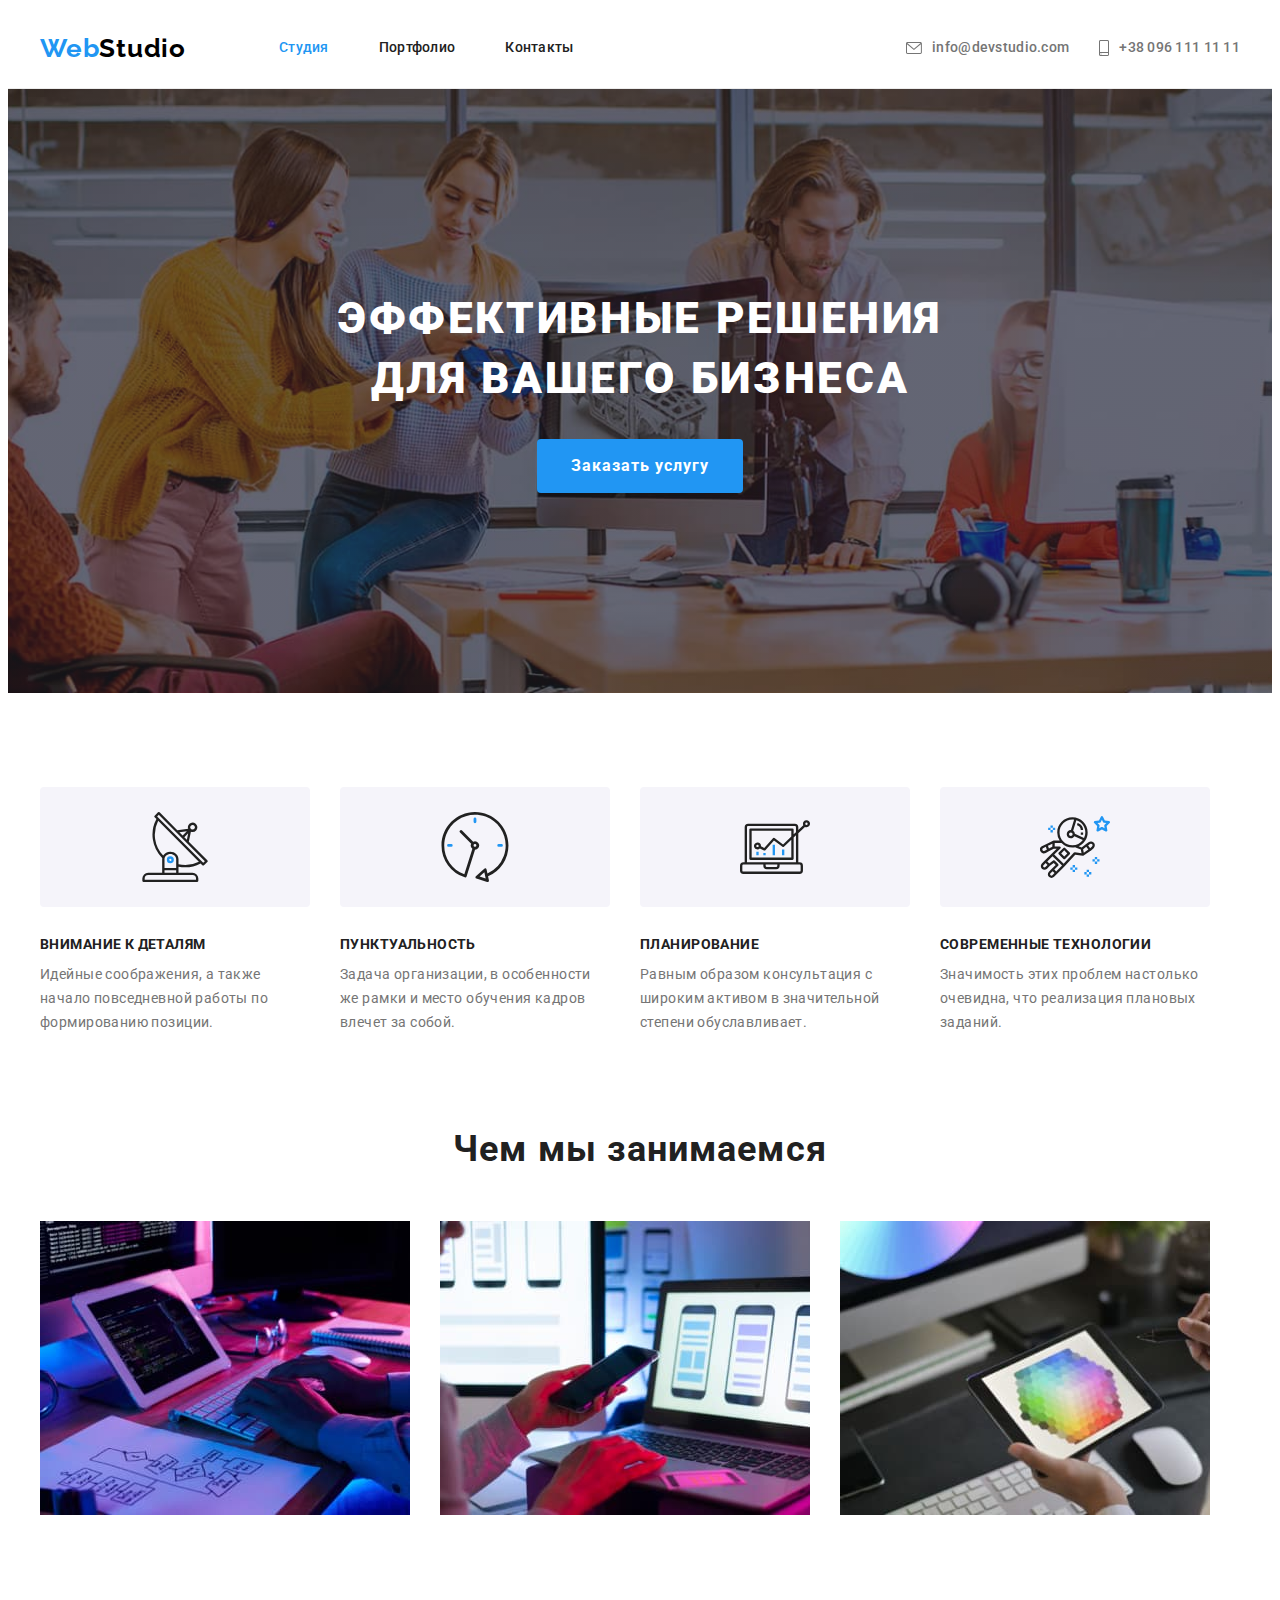
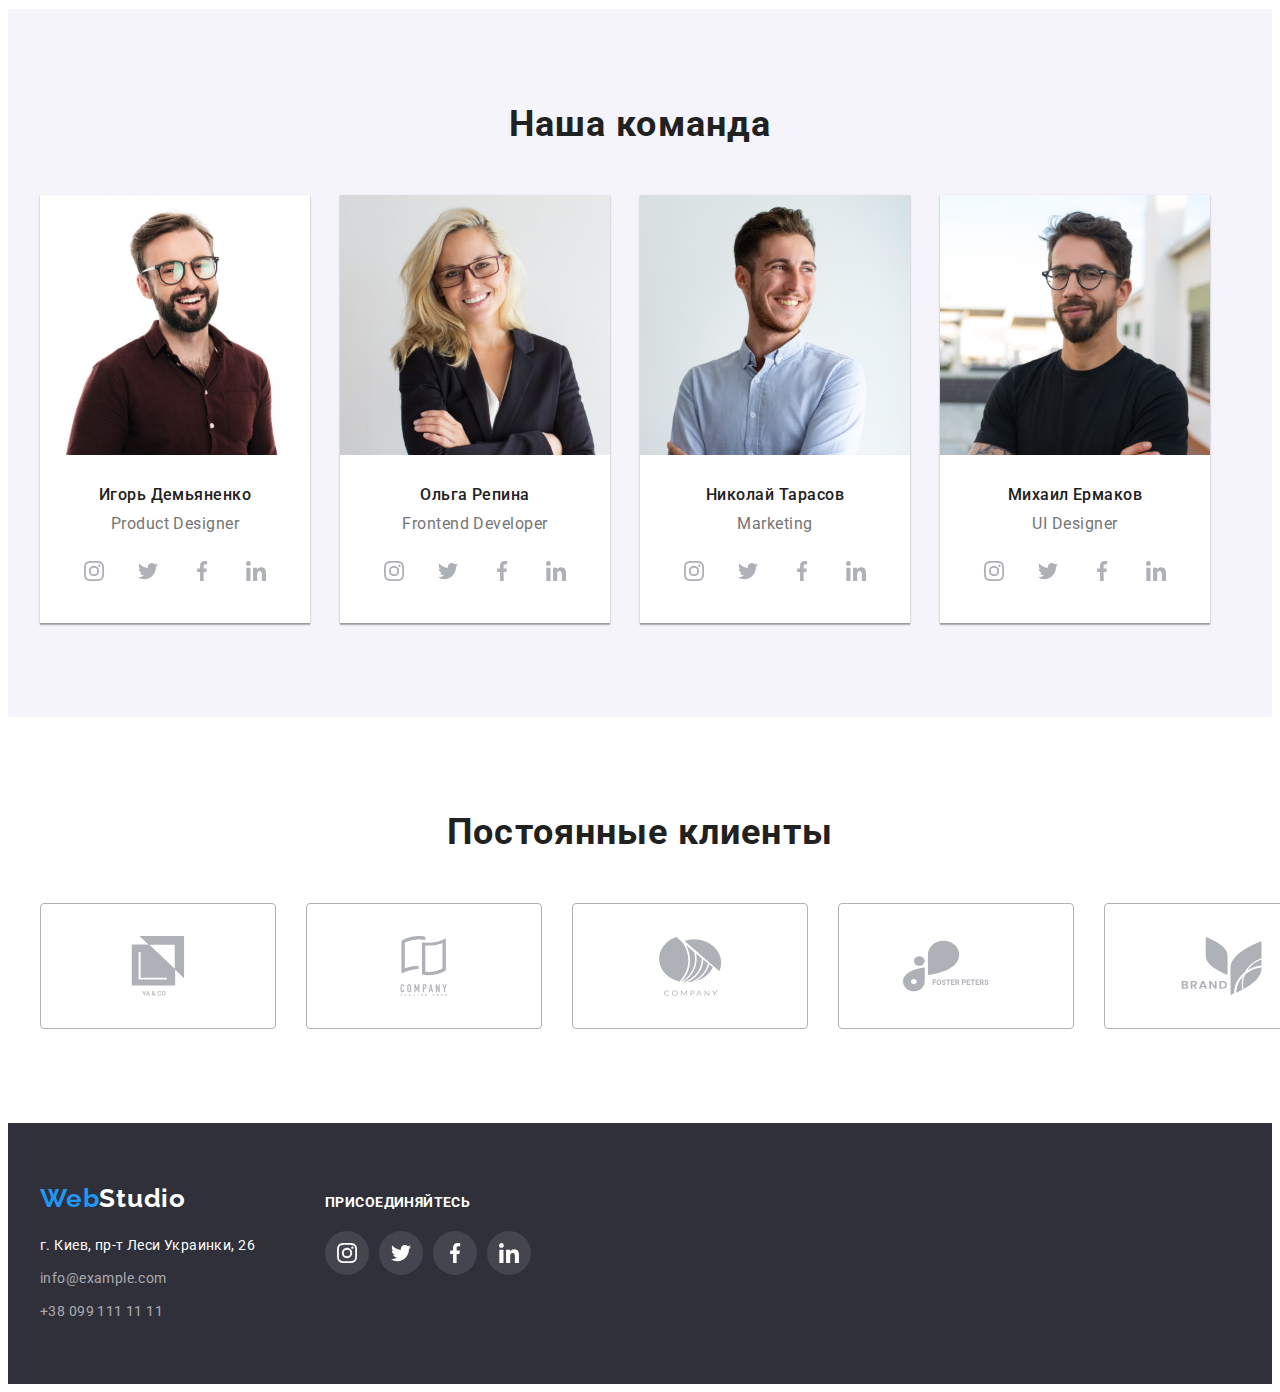
==== index.html @ 4f5dd969 "add files" ====
<!DOCTYPE html>
<html lang="ru">
  <head>
    <meta charset="UTF-8" />
    <meta name="viewport" content="width=device-width, initial-scale=1.0" />
    <link rel="preconnect" href="https://fonts.googleapis.com" />
    <link rel="preconnect" href="https://fonts.gstatic.com" crossorigin />
    <link
      href="https://fonts.googleapis.com/css2?family=Raleway:wght@700&family=Roboto:wght@400;500;700;900&display=swap"
      rel="stylesheet"
    />
    <link
      rel="stylesheet"
      href="https://cdnjs.cloudflare.com/ajax/libs/modern-normalize/1.1.0/modern-normalize.min.css"
      integrity="sha512-wpPYUAdjBVSE4KJnH1VR1HeZfpl1ub8YT/NKx4PuQ5NmX2tKuGu6U/JRp5y+Y8XG2tV+wKQpNHVUX03MfMFn9Q=="
      crossorigin="anonymous"
      referrerpolicy="no-referrer"
    />
    <link rel="stylesheet" href="./css/styles.css" />
    <title>WebStudio</title>
  </head>

  <body>
    <header class="header">
      <div class="container">
        <a href="/" class="link header-logo-margin"
          ><span lang="en" class="header-logo logo">Web</span
          ><span lang="en" class="header-logo-second logo">Studio</span></a
        >
        <nav class="header-navigation">
          <ul class="header-list">
            <li class="header-item list">
              <a href="" class="header-link link header-text current">Студия</a>
            </li>
            <li class="header-item list">
              <a href="./portfolio.html" class="header-link link header-text"
                >Портфолио</a
              >
            </li>
            <li class="header-item list">
              <a href="" class="header-link link header-text">Контакты</a>
            </li>
          </ul>
        </nav>

        <ul class="header-contacts">
          <li class="list">
            <a
              class="header-contacts-link link header-text"
              href="mailto:info@devstudio.com"
            >
              <svg class="header-icons" width="16" height="12">
                <use href="./images/icons.svg#icon-envelope"></use>
              </svg>
              info@devstudio.com</a
            >
          </li>
          <li class="list">
            <a
              class="header-contacts-link link header-text"
              href="tel:+380961111111"
            >
              <svg class="header-icons" width="10" height="16">
                <use href="./images/icons.svg#icon-smartphone"></use>
              </svg>
              +38 096 111 11 11</a
            >
          </li>
        </ul>
      </div>
    </header>
    <main>
      <section class="hero section-hero">
        <div class="container">
          <div class="hero-content">
            <h1 class="hero-title">Эффективные решения для вашего бизнеса</h1>
            <button type="button" class="hero-btn">Заказать услугу</button>
          </div>
        </div>
      </section>
      <section class="advantages section">
        <div class="container">
          <h2 class="visually-hidden">Преимущества</h2>

          <ul class="advantages-list">
            <li class="advantages-item list">
              <div class="advantages-icons">
                <svg width="70" height="70">
                  <use href="./images/icons.svg#icon-antenna"></use>
                </svg>
              </div>
              <h3 class="advantages-title">Внимание к деталям</h3>
              <p class="advantages-text main-text">
                Идейные соображения, а также начало повседневной работы по
                формированию позиции.
              </p>
            </li>
            <li class="advantages-item list">
              <div class="advantages-icons">
                <svg width="70" height="70">
                  <use href="./images/icons.svg#icon-clock"></use>
                </svg>
              </div>
              <h3 class="advantages-title">Пунктуальность</h3>
              <p class="advantages-text main-text">
                Задача организации, в особенности же рамки и место обучения
                кадров влечет за собой.
              </p>
            </li>
            <li class="advantages-item list">
              <div class="advantages-icons">
                <svg width="70" height="70">
                  <use href="./images/icons.svg#icon-diagram"></use>
                </svg>
              </div>
              <h3 class="advantages-title">Планирование</h3>
              <p class="advantages-text main-text">
                Равным образом консультация с широким активом в значительной
                степени обуславливает.
              </p>
            </li>
            <li class="advantages-item list">
              <div class="advantages-icons">
                <svg width="70" height="70">
                  <use href="./images/icons.svg#icon-astronaut"></use>
                </svg>
              </div>
              <h3 class="advantages-title">Современные технологии</h3>
              <p class="advantages-text main-text">
                Значимость этих проблем настолько очевидна, что реализация
                плановых заданий.
              </p>
            </li>
          </ul>
        </div>
      </section>
      <section class="about section">
        <div class="container">
          <h2 class="about-title title">Чем мы занимаемся</h2>
          <ul class="about-img">
            <li class="about-list-img list">
              <img
                src="./images/box1.jpg"
                alt="Ноутбук"
                width="370"
                height="294"
              />
            </li>
            <li class="about-list-img list">
              <img
                src="./images/box2.jpg"
                alt="Смартфон"
                width="370"
                height="294"
              />
            </li>
            <li class="about-list-img list">
              <img
                src="./images/box3.jpg"
                alt="Планшет"
                width="370"
                height="294"
              />
            </li>
          </ul>
        </div>
      </section>
      <section class="team section">
        <div class="container">
          <h2 class="team-title title">Наша команда</h2>
          <ul class="team-list">
            <li class="team-item list">
              <img
                src="./images/teamcard1.jpg"
                alt="Игорь Демьяненко"
                width="270"
                height="260"
                class="team-img"
              />
              <div class="team-container">
                <h3 class="team-member team-text-bottom">Игорь Демьяненко</h3>
                <p class="team-position team-text-bottom">
                  <span lang="en">Product Designer</span>
                </p>
                <ul class="team-soc-list list">
                  <li class="team-soc-item">
                    <a class="team-soc-link" href=""
                      ><svg class="team-icon" width="20" height="20">
                        <use href="./images/icons.svg#icon-instagram2"></use>
                      </svg>
                    </a>
                  </li>
                  <li class="team-soc-item">
                    <a class="team-soc-link" href=""
                      ><svg class="team-icon" width="20" height="20">
                        <use href="./images/icons.svg#icon-twitter"></use></svg
                    ></a>
                  </li>
                  <li class="team-soc-item">
                    <a class="team-soc-link" href=""
                      ><svg class="team-icon" width="20" height="20">
                        <use href="./images/icons.svg#icon-facebook"></use></svg
                    ></a>
                  </li>
                  <li class="team-soc-item">
                    <a class="team-soc-link" href=""
                      ><svg class="team-icon" width="20" height="20">
                        <use href="./images/icons.svg#icon-linkedin"></use></svg
                    ></a>
                  </li>
                </ul>
              </div>
            </li>
            <li class="team-item list">
              <img
                src="./images/teamcard2.jpg"
                alt="Ольга Репина"
                width="270"
                height="260"
                class="team-img"
              />
              <div class="team-container">
                <h3 class="team-member team-text-bottom">Ольга Репина</h3>
                <p class="team-position team-text-bottom">
                  <span lang="en">Frontend Developer</span>
                </p>
                <ul class="team-soc-list list">
                  <li class="team-soc-item">
                    <a class="team-soc-link" href=""
                      ><svg class="team-icon" width="20" height="20">
                        <use href="./images/icons.svg#icon-instagram2"></use>
                      </svg>
                    </a>
                  </li>
                  <li class="team-soc-item">
                    <a class="team-soc-link" href=""
                      ><svg class="team-icon" width="20" height="20">
                        <use href="./images/icons.svg#icon-twitter"></use></svg
                    ></a>
                  </li>
                  <li class="team-soc-item">
                    <a class="team-soc-link" href=""
                      ><svg class="team-icon" width="20" height="20">
                        <use href="./images/icons.svg#icon-facebook"></use></svg
                    ></a>
                  </li>
                  <li class="team-soc-item">
                    <a class="team-soc-link" href=""
                      ><svg class="team-icon" width="20" height="20">
                        <use href="./images/icons.svg#icon-linkedin"></use></svg
                    ></a>
                  </li>
                </ul>
              </div>
            </li>
            <li class="team-item list">
              <img
                src="./images/teamcard3.jpg"
                alt="Николай Тарасов"
                width="270"
                height="260"
                class="team-img"
              />

              <div class="team-container">
                <h3 class="team-member team-text-bottom">Николай Тарасов</h3>
                <p class="team-position team-text-bottom">
                  <span lang="en">Marketing</span>
                </p>
                <ul class="team-soc-list list">
                  <li class="team-soc-item">
                    <a class="team-soc-link" href=""
                      ><svg class="team-icon" width="20" height="20">
                        <use href="./images/icons.svg#icon-instagram2"></use>
                      </svg>
                    </a>
                  </li>
                  <li class="team-soc-item">
                    <a class="team-soc-link" href=""
                      ><svg class="team-icon" width="20" height="20">
                        <use href="./images/icons.svg#icon-twitter"></use></svg
                    ></a>
                  </li>
                  <li class="team-soc-item">
                    <a class="team-soc-link" href=""
                      ><svg class="team-icon" width="20" height="20">
                        <use href="./images/icons.svg#icon-facebook"></use></svg
                    ></a>
                  </li>
                  <li class="team-soc-item">
                    <a class="team-soc-link" href=""
                      ><svg class="team-icon" width="20" height="20">
                        <use href="./images/icons.svg#icon-linkedin"></use></svg
                    ></a>
                  </li>
                </ul>
              </div>
            </li>
            <li class="team-item list">
              <img
                src="./images/teamcard4.jpg"
                alt="Михаил Ермаков"
                width="270"
                height="260"
                class="team-img"
              />
              <div class="team-container">
                <h3 class="team-member team-text-bottom">Михаил Ермаков</h3>
                <p class="team-position team-text-bottom">
                  <span lang="en">UI Designer</span>
                </p>
                <ul class="team-soc-list list">
                  <li class="team-soc-item">
                    <a class="team-soc-link" href=""
                      ><svg class="team-icon" width="20" height="20">
                        <use href="./images/icons.svg#icon-instagram2"></use>
                      </svg>
                    </a>
                  </li>
                  <li class="team-soc-item">
                    <a class="team-soc-link" href=""
                      ><svg class="team-icon" width="20" height="20">
                        <use href="./images/icons.svg#icon-twitter"></use></svg
                    ></a>
                  </li>
                  <li class="team-soc-item">
                    <a class="team-soc-link" href=""
                      ><svg class="team-icon" width="20" height="20">
                        <use href="./images/icons.svg#icon-facebook"></use></svg
                    ></a>
                  </li>
                  <li class="team-soc-item">
                    <a class="team-soc-link" href=""
                      ><svg class="team-icon" width="20" height="20">
                        <use href="./images/icons.svg#icon-linkedin"></use></svg
                    ></a>
                  </li>
                </ul>
              </div>
            </li>
          </ul>
        </div>
      </section>
      <section class="section">
        <div class="container">
          <h2 class="team-title title">Постоянные клиенты</h2>
          <ul class="client-list list">
            <li class="client-item">
              <a class="client-link" href="">
                <svg class="client-icons" width="106" height="60">
                  <use class="icon" href="./images/icons.svg#icon-logo1"></use>
                </svg>
              </a>
            </li>
            <li class="client-item">
              <a class="client-link" href=""
                ><svg class="client-icons" width="106" height="60">
                  <use href="./images/icons.svg#icon-logo2"></use></svg
              ></a>
            </li>
            <li class="client-item">
              <a class="client-link" href=""
                ><svg class="client-icons" width="106" height="60">
                  <use href="./images/icons.svg#icon-logo3"></use></svg
              ></a>
            </li>
            <li class="client-item">
              <a class="client-link" href=""
                ><svg class="client-icons" width="106" height="60">
                  <use href="./images/icons.svg#icon-logo4"></use></svg
              ></a>
            </li>
            <li class="client-item">
              <a class="client-link" href=""
                ><svg class="client-icons" width="106" height="60">
                  <use href="./images/icons.svg#icon-logo5"></use></svg
              ></a>
            </li>
            <li class="client-item">
              <a class="client-link" href=""
                ><svg class="client-icons" width="106" height="60">
                  <use href="./images/icons.svg#icon-logo6"></use></svg
              ></a>
            </li>
          </ul>
        </div>
      </section>
    </main>
    <footer class="footer">
      <div class="container">
        <section class="footer-address">
          <a href="/" class="footer-link link"
            ><span lang="en" class="footer-logo logo">Web</span
            ><span lang="en" class="footer-logo-part logo">Studio</span></a
          >
          <address class="address">
            <ul class="address-list list">
              <li class="address-item">
                <a
                  href="https://goo.gl/maps/AL6U5iEQNGZUhd3R6"
                  target="_blank"
                  rel="noopener noindex nofollow"
                  class="address-text link main-text"
                  >г. Киев, пр-т Леси Украинки, 26</a
                >
              </li>
              <li class="address-item">
                <a
                  class="address-mail link main-text"
                  href="mailto:info@example.com"
                  >info@example.com</a
                >
              </li>
              <li class="address-item">
                <a class="address-tel link main-text" href="tel:+380991111111"
                  >+38 099 111 11 11</a
                >
              </li>
            </ul>
          </address>
        </section>
        <section class="">
          <h2 class="footer-title-text">присоединяйтесь</h2>
          <ul class="team-soc-list list">
            <li class="team-soc-item">
              <a class="team-soc-link footer-icon" href=""
                ><svg class="team-icon" width="20" height="20">
                  <use href="./images/icons.svg#icon-instagram2"></use>
                </svg>
              </a>
            </li>
            <li class="team-soc-item">
              <a class="team-soc-link footer-icon" href=""
                ><svg class="team-icon" width="20" height="20">
                  <use href="./images/icons.svg#icon-twitter"></use></svg
              ></a>
            </li>
            <li class="team-soc-item">
              <a class="team-soc-link footer-icon" href=""
                ><svg class="team-icon" width="20" height="20">
                  <use href="./images/icons.svg#icon-facebook"></use></svg
              ></a>
            </li>
            <li class="team-soc-item">
              <a class="team-soc-link footer-icon" href=""
                ><svg class="team-icon" width="20" height="20">
                  <use href="./images/icons.svg#icon-linkedin"></use></svg
              ></a>
            </li>
          </ul>
        </section>
      </div>
    </footer>
  </body>
</html>
---- css/styles.css ----
:root {
  --hero-title-color: #ffffff;
  --main-bcg-color: #ffffff;
  --accent-color: #2196f3;
  --header-logo-color: #000000;
  --main-title-color: #212121;
  --main-text-color: #757575;
  --second-hover-btn-color: #188ce8;
  --team-bcg-color: #f5f4fa;
  --second-bcg-color: #2f303a;
  --address-color: rgba(255, 255, 255, 0.6);
}

body {
  font-family: "Roboto", Arial, sans-serif;
}
p,
h1,
h2,
h3,
h4,
h5,
h6 {
  margin: 0;
}

ul,
ol {
  padding-left: 0;
  margin: 0;
}
img {
  display: block;
}

.link {
  text-decoration: none;
}
.list {
  list-style: none;
}
.container {
  width: 1200px;
  padding-left: 15px;
  padding-right: 15px;
  margin: auto;
}
.container-portfolio {
  padding: 20px 24px;
  border-bottom: 1px solid #eeeeee;
  border-left: 1px solid #eeeeee;
  border-right: 1px solid #eeeeee;
}
.section {
  padding-top: 94px;
  padding-bottom: 94px;
}
.logo {
  font-family: "Raleway";
  font-weight: 700;
  font-size: 26px;
  line-height: 1.19;
  letter-spacing: 0.03em;
}
.visually-hidden {
  position: absolute;
  white-space: nowrap;
  width: 1px;
  height: 1px;
  overflow: hidden;
  border: 0;
  padding: 0;
  clip: rect(0 0 0 0);
  clip-path: inset(50%);
  margin: -1px;
}
.title {
  font-weight: 700;
  font-size: 36px;
  line-height: 1.17;
  letter-spacing: 0.03em;
}
.header-text {
  font-weight: 500;
  font-size: 14px;
  line-height: 1.14;
  letter-spacing: 0.02em;
}
.main-text {
  font-size: 14px;
  line-height: 1.71;
  letter-spacing: 0.03em;
}
.team-text-bottom {
  font-size: 16px;
  line-height: 1.19;
  letter-spacing: 0.03em;
  text-align: center;
}

/* ---------------------HEADER--------------------- */
.header {
  background-color: var(--main-bcg-color);
  border-bottom: 1px solid #ececec;
}
.header-logo-margin {
  margin-right: 93px;
}
.header .container {
  display: flex;
  align-items: center;
}
.header-list,
.header-contacts {
  display: flex;
}
.header-contacts-link:last-child {
  margin-left: 30px;
}
.header-icons {
  margin-right: 10px;
  fill: currentColor;
  display: block;
}

.header-contacts {
  margin-left: auto;
}
.header-link {
  padding-top: 32px;
  padding-bottom: 32px;
  display: block;
}
.header-item:not(:last-child) {
  margin-right: 50px;
}

.header-logo {
  color: var(--accent-color);
}
.header-logo-second {
  color: var(--header-logo-color);
}
.header-link {
  color: var(--main-title-color);
}
.header-link:hover,
.header-link:focus {
  color: var(--accent-color);
}
.current {
  color: var(--accent-color);
}
.header-contacts-link {
  color: var(--main-text-color);
  display: flex;
  align-items: center;
}
.header-contacts-link:hover,
.header-contacts-link:focus {
  color: var(--accent-color);
}

/* ---------------------HERO--------------------- */
.section-hero {
  padding-top: 200px;
  padding-bottom: 200px;
  background-image: linear-gradient(
      rgba(47, 48, 58, 0.4),
      rgba(47, 48, 58, 0.4)
    ),
    url(../images/hero.jpg);
  background-repeat: no-repeat;
  background-size: cover;
  margin: 0 auto;
  max-width: 1600px;
  background-position: center;
}
.hero {
  background-color: var(--second-bcg-color);
}
.hero-content {
  display: flex;
  flex-direction: column;
  align-items: center;
}
.hero-title {
  font-weight: 900;
  font-size: 44px;
  line-height: 1.36;
  text-align: center;
  letter-spacing: 0.06em;
  text-transform: uppercase;
  color: var(--hero-title-color);

  display: inline-block;
  max-width: 696px;
  padding-bottom: 30px;
}
.hero-btn {
  display: inline-block;
  border-radius: 4px;
  padding: 10px 32px;
  min-width: 200px;
  border-color: transparent;
  text-align: center;

  background-color: #2196f3;
  font-family: inherit;
  font-weight: 700;
  font-size: 16px;
  line-height: 1.88;
  letter-spacing: 0.06em;
  color: var(--hero-title-color);
}
.hero-btn:hover,
.hero-btn:focus {
  cursor: pointer;
  background-color: var(--second-hover-btn-color);
}

/* ---------------------ADVANTAGES--------------------- */
.advantages-icons {
  display: flex;
  width: 270px;
  height: 120px;
  justify-content: center;
  align-items: center;
  background-color: #f5f4fa;
  margin-bottom: 30px;
  border-radius: 4px;
}

.advantages .container {
  display: flex;
}
.advantages-list {
  display: flex;
}
.advantages-title {
  margin-bottom: 10px;
  font-weight: 700;
  font-size: 14px;
  line-height: 1.14;
  letter-spacing: 0.03em;
  text-transform: uppercase;
  color: var(--main-title-color);
}
.advantages-text {
  color: var(--main-text-color);
  max-width: 270px;
}
.advantages-item {
  margin-right: 30px;
}
.advantages-item:last-child {
  margin-right: 0;
}
/* ---------------------ABOUT--------------------- */
.about.section {
  padding-top: 0;
}
.about-title {
  text-align: center;

  margin-bottom: 50px;
  color: var(--main-title-color);
}

.about .container {
  justify-content: center;
}
.about-img {
  display: flex;
}
.about-list-img {
  margin-right: 30px;
}
.about-list-img:last-child {
  margin-right: 0;
}

/* ---------------------TEAM--------------------- */
.team-container {
  padding-top: 30px;
  padding-bottom: 30px;
  background-color: rgba(255, 255, 255, 1);
}
.team {
  background-color: var(--team-bcg-color);
}
.team-title {
  margin-bottom: 50px;
  text-align: center;
  color: var(--main-title-color);
}
.team-list {
  display: flex;
  flex-wrap: wrap;
  margin-left: -30px;
}
.team-item {
  width: calc(100% / 4-30px);
  margin-left: 30px;
  box-shadow: 0 2px 1px 0 rgba(0, 0, 0, 0.2), 0 1px 1px 0 rgba(0, 0, 0, 0.14),
    0 1px 3px 0 rgba(0, 0, 0, 0.12);
}

.team-member {
  margin-bottom: 10px;
  font-weight: 500;
  color: var(--main-title-color);
}
.team-position {
  font-weight: 400;
  color: var(--main-text-color);
  margin-bottom: 16px;
}
.team-soc-list {
  display: flex;
  justify-content: center;
}
.team-soc-link {
  display: flex;
  height: 44px;
  width: 44px;
  justify-content: center;
  align-items: center;
  border-radius: 50%;

  fill: #afb1b8;
}
.team-soc-item + .team-soc-item {
  margin-left: 10px;
}
.team-soc-link:hover,
.team-soc-link:focus {
  fill: var(--hero-title-color);
  background-color: var(--accent-color);
}
/* ---------------------CLIENTS--------------------- */
/* .client-icons {
  padding: 16px 32px;
} */
.client-list {
  display: flex;
}
.client-item {
  border: 1px solid rgba(175, 177, 184, 1);
  border-radius: 4px;
}
.client-item + .client-item {
  margin-left: 30px;
  border: 1px solid rgba(175, 177, 184, 1);
}
.client-link {
  display: flex;
  justify-content: center;
  align-items: center;
  width: 170px;
  height: 92px;
  fill: #afb1b8;
  padding: 16px 32px;
}
.client-item:hover {
  border-color: var(--accent-color);
}
.client-item:hover .client-icons,
.client-item:focus .client-icons {
  fill: var(--accent-color);
}
.client-link:focus {
  fill: var(--accent-color);
}
.client-item:focus .client-link {
  border: 1px solid var(--accent-color);
}

.client-item + .client-item {
  margin-left: 30px;
}

/* ---------------------FOOTER--------------------- */
.footer {
  padding-top: 60px;
  padding-bottom: 60px;
  background-color: var(--second-bcg-color);
}
.footer-link {
  display: inline-block;
  margin-bottom: 20px;
}
.footer-logo {
  color: var(--accent-color);
}

.footer-logo-part {
  color: var(--hero-title-color);
}
.footer-address {
  max-width: 231px;
  margin-right: 70px;
}
.address-item {
  display: block;
  margin-bottom: 9px;
}
.address-item:last-child {
  margin-bottom: 0;
}

.address-text {
  font-style: normal;
  color: var(--hero-title-color);
}
.address-mail {
  font-style: normal;
  color: var(--address-color);
}
.address-tel {
  font-style: normal;
  color: var(--address-color);
}
.address-mail:hover,
.address-mail:focus,
.address-tel:hover,
.address-tel:focus {
  color: var(--hero-title-color);
}
.footer .container {
  display: flex;
  align-items: baseline;
}
.footer-title-text {
  font-family: "Roboto";
  font-style: normal;
  font-weight: 700;
  font-size: 14px;
  line-height: 1.14;
  letter-spacing: 0.03em;
  text-transform: uppercase;
  color: var(--hero-title-color);
  margin-bottom: 20px;
}
.footer-icon {
  fill: var(--main-bcg-color);
  background-color: rgba(255, 255, 255, 0.1);
}

/* ---------------------PORTFOLIO--------------------- */

.filters-list {
  display: flex;
  justify-content: center;
  margin-bottom: 50px;
}
.filters-link {
  margin-right: 8px;
}
.filters-link:last-child {
  margin-right: 0;
}
.filter-btn {
  padding: 6px 22px;
  border: 1px solid transparent;
  border-radius: 4px;

  font-family: inherit;
  font-weight: 500;
  font-size: 16px;
  line-height: 1.62;
  letter-spacing: 0.03em;
  color: var(--main-title-color);
}
.btn {
  background-color: var(--team-bcg-color);
  cursor: pointer;
}
.btn:hover,
.btn:focus {
  background-color: var(--accent-color);
  color: var(--hero-title-color);
}
.btn-current {
  background-color: var(--accent-color);
  color: var(--hero-title-color);
}
.portfolio {
  width: calc(100% / 3-30px);
  margin-left: 30px;
  margin-bottom: 30px;

  background-color: var(--main-bcg-color);
}
.portfolio:nth-last-child(-n + 3) {
  margin-bottom: 0;
}

.portfolio-padding {
  display: flex;
  flex-wrap: wrap;
  margin-left: -30px;
}
.portfolio-title {
  margin-bottom: 4px;
  font-weight: 700;
  font-size: 18px;
  line-height: 2;
  letter-spacing: 0.06em;
  color: var(--main-title-color);
}

.portfolio-text {
  font-size: 16px;
  line-height: 1.88;
  letter-spacing: 0.03em;
  color: var(--main-text-color);
}
.hover-link .hover:hover,
.hover-link .hover:focus {
  box-shadow: 1px 4px 6px 0 rgba(0, 0, 0, 0.16), 0 4px 4px 0 rgba(0, 0, 0, 0.06),
    0 1px 1px 0 rgba(0, 0, 0, 0.12);
}
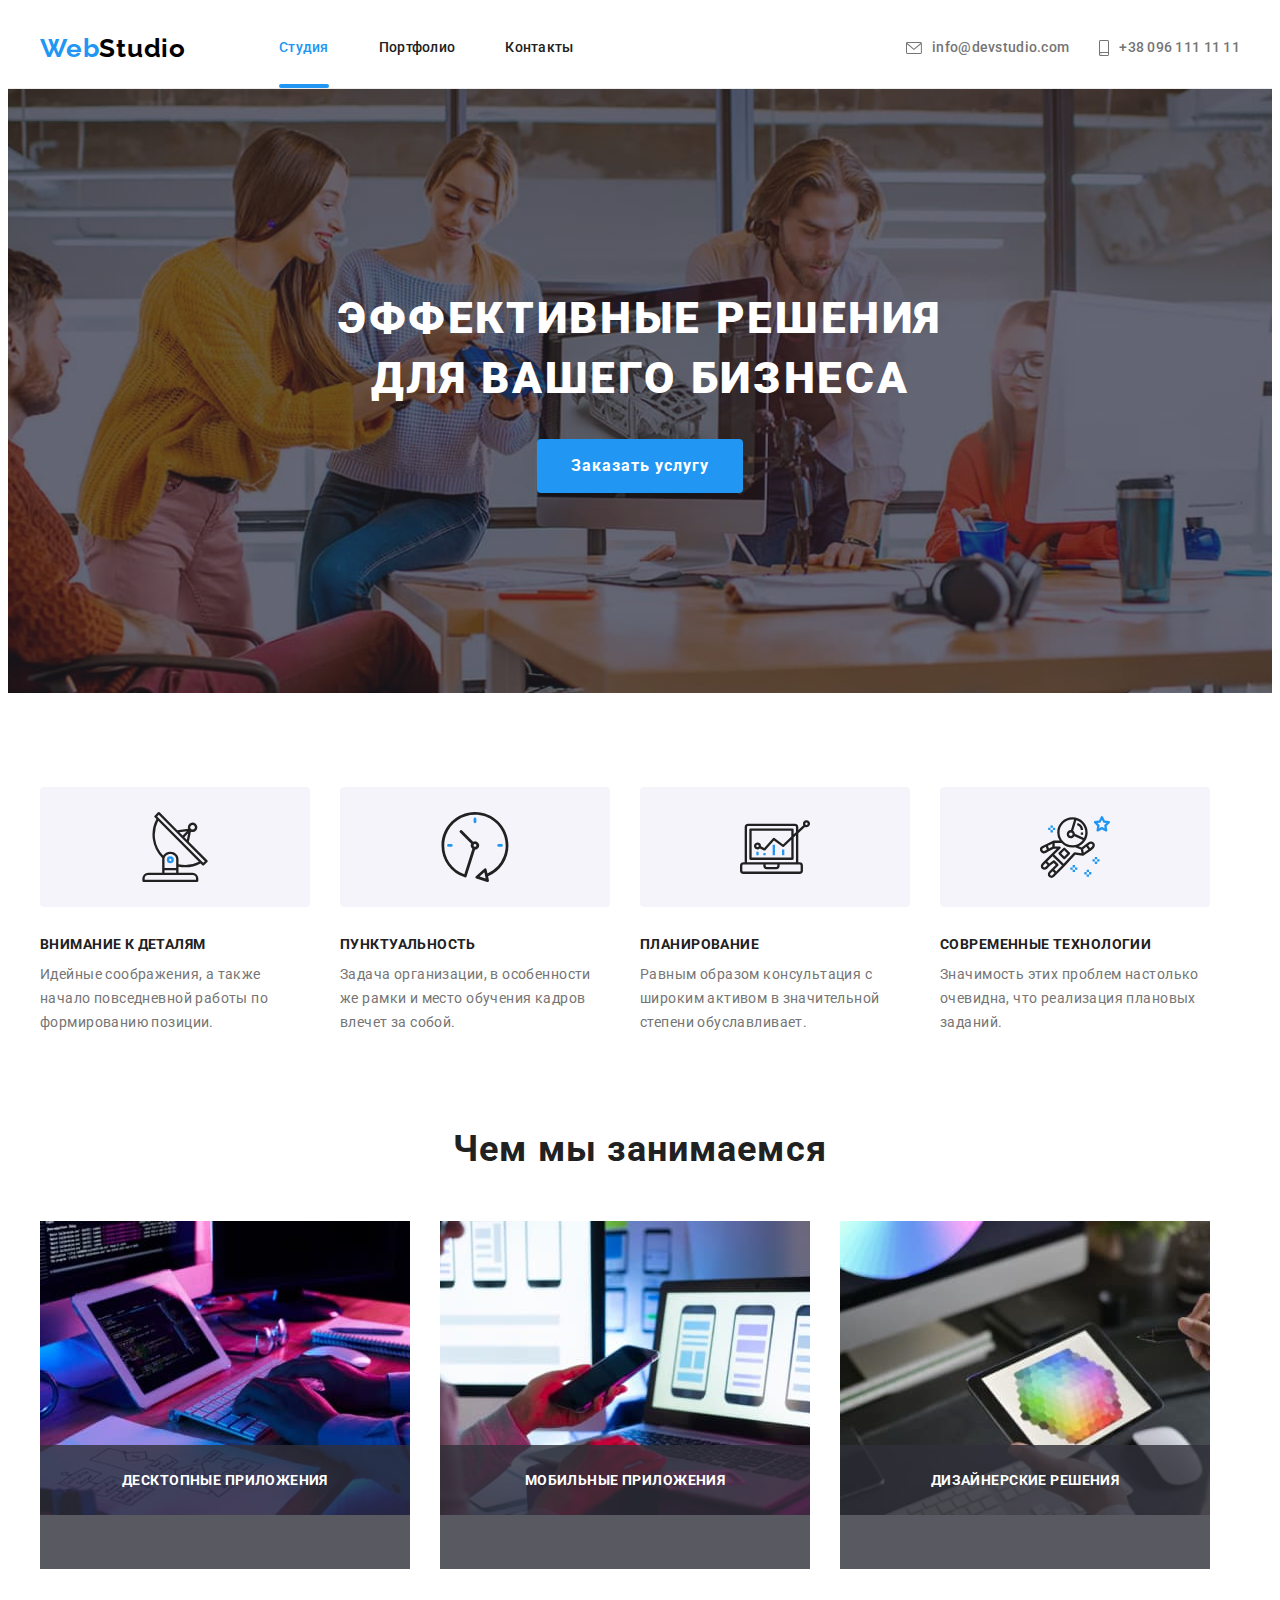
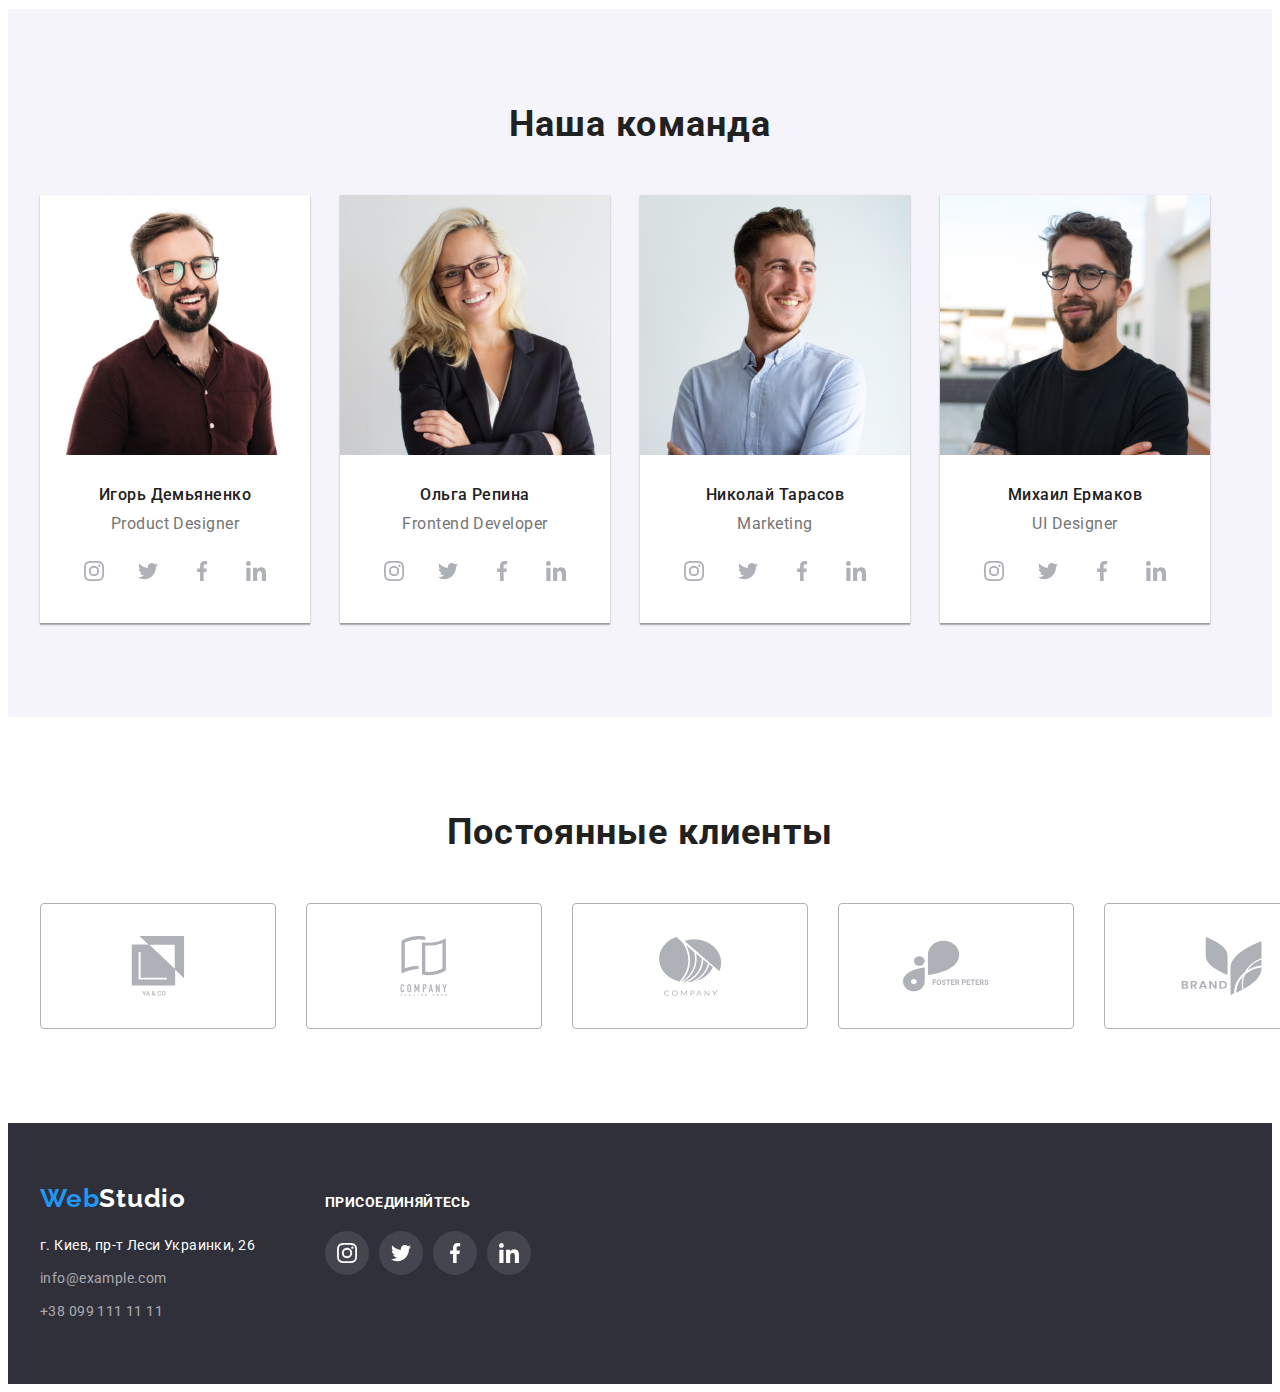
==== commit 6510c910: "add transition" ====
--- a/index.html
+++ b/index.html
@@ -30,7 +30,11 @@
         <nav class="header-navigation">
           <ul class="header-list">
             <li class="header-item list">
-              <a href="" class="header-link link header-text current">Студия</a>
+              <a
+                href=""
+                class="header-link link header-text current current-underline"
+                >Студия</a
+              >
             </li>
             <li class="header-item list">
               <a href="./portfolio.html" class="header-link link header-text"
@@ -139,28 +143,43 @@
           <h2 class="about-title title">Чем мы занимаемся</h2>
           <ul class="about-img">
             <li class="about-list-img list">
-              <img
-                src="./images/box1.jpg"
-                alt="Ноутбук"
-                width="370"
-                height="294"
-              />
+              <div class="about-list-thumb">
+                <img
+                  src="./images/box1.jpg"
+                  alt="Ноутбук"
+                  width="370"
+                  height="294"
+                />
+                <div class="thumb">
+                  <p class="about-text">Десктопные приложения</p>
+                </div>
+              </div>
             </li>
             <li class="about-list-img list">
-              <img
-                src="./images/box2.jpg"
-                alt="Смартфон"
-                width="370"
-                height="294"
-              />
+              <div class="about-list-thumb">
+                <img
+                  src="./images/box2.jpg"
+                  alt="Смартфон"
+                  width="370"
+                  height="294"
+                />
+                <div class="thumb">
+                  <p class="about-text">Мобильные приложения</p>
+                </div>
+              </div>
             </li>
             <li class="about-list-img list">
-              <img
-                src="./images/box3.jpg"
-                alt="Планшет"
-                width="370"
-                height="294"
-              />
+              <div class="about-list-thumb">
+                <img
+                  src="./images/box3.jpg"
+                  alt="Планшет"
+                  width="370"
+                  height="294"
+                />
+                <div class="thumb">
+                  <p class="about-text">Дизайнерские решения</p>
+                </div>
+              </div>
             </li>
           </ul>
         </div>
--- a/css/styles.css
+++ b/css/styles.css
@@ -143,6 +143,11 @@
 }
 .header-link {
   color: var(--main-title-color);
+
+  position: relative;
+  display: flex;
+
+  transition: color 250ms cubic-bezier(0.4, 0, 0.2, 1);
 }
 .header-link:hover,
 .header-link:focus {
@@ -151,10 +156,24 @@
 .current {
   color: var(--accent-color);
 }
+.current-underline::after {
+  content: "";
+  display: inline-block;
+  width: 100%;
+  height: 4px;
+  border-radius: 2px;
+  background-color: var(--accent-color);
+
+  position: absolute;
+  bottom: 0;
+}
+
 .header-contacts-link {
   color: var(--main-text-color);
   display: flex;
   align-items: center;
+
+  transition: color 250ms cubic-bezier(0.4, 0, 0.2, 1);
 }
 .header-contacts-link:hover,
 .header-contacts-link:focus {
@@ -212,6 +231,8 @@
   line-height: 1.88;
   letter-spacing: 0.06em;
   color: var(--hero-title-color);
+
+  transition: background-color 250ms cubic-bezier(0.4, 0, 0.2, 1);
 }
 .hero-btn:hover,
 .hero-btn:focus {
@@ -279,7 +300,31 @@
 .about-list-img:last-child {
   margin-right: 0;
 }
-
+.about-list-thumb {
+  position: relative;
+}
+
+.thumb {
+  position: absolute;
+  display: block;
+  width: 370px;
+  height: 70px;
+  text-align: center;
+  align-items: center;
+  padding-top: 27px;
+  padding-bottom: 27px;
+  top: 224px;
+  background-color: rgba(47, 48, 58, 0.8);
+}
+
+.about-text {
+  font-weight: 700;
+  font-size: 14px;
+  line-height: 1.17;
+  letter-spacing: 0.03em;
+  text-transform: uppercase;
+  color: var(--hero-title-color);
+}
 /* ---------------------TEAM--------------------- */
 .team-container {
   padding-top: 30px;
@@ -329,6 +374,9 @@
   border-radius: 50%;
 
   fill: #afb1b8;
+
+  transition: background-color 250ms cubic-bezier(0.4, 0, 0.2, 1),
+    fill 250ms cubic-bezier(0.4, 0, 0.2, 1);
 }
 .team-soc-item + .team-soc-item {
   margin-left: 10px;
@@ -339,45 +387,31 @@
   background-color: var(--accent-color);
 }
 /* ---------------------CLIENTS--------------------- */
-/* .client-icons {
-  padding: 16px 32px;
-} */
+
 .client-list {
   display: flex;
 }
-.client-item {
+.client-link {
+  display: flex;
+  height: 92px;
+  width: 170px;
+  justify-content: center;
+  align-items: center;
   border: 1px solid rgba(175, 177, 184, 1);
   border-radius: 4px;
+  fill: rgba(175, 177, 184, 1);
+  padding: 16px 32px;
+
+  transition: border-color 250ms cubic-bezier(0.4, 0, 0.2, 1),
+    fill 250ms cubic-bezier(0.4, 0, 0.2, 1);
 }
 .client-item + .client-item {
   margin-left: 30px;
-  border: 1px solid rgba(175, 177, 184, 1);
-}
-.client-link {
-  display: flex;
-  justify-content: center;
-  align-items: center;
-  width: 170px;
-  height: 92px;
-  fill: #afb1b8;
-  padding: 16px 32px;
-}
-.client-item:hover {
-  border-color: var(--accent-color);
-}
-.client-item:hover .client-icons,
-.client-item:focus .client-icons {
-  fill: var(--accent-color);
-}
+}
+.client-link:hover,
 .client-link:focus {
   fill: var(--accent-color);
-}
-.client-item:focus .client-link {
-  border: 1px solid var(--accent-color);
-}
-
-.client-item + .client-item {
-  margin-left: 30px;
+  border-color: var(--accent-color);
 }
 
 /* ---------------------FOOTER--------------------- */
@@ -416,10 +450,14 @@
 .address-mail {
   font-style: normal;
   color: var(--address-color);
+
+  transition: color 250ms cubic-bezier(0.4, 0, 0.2, 1);
 }
 .address-tel {
   font-style: normal;
   color: var(--address-color);
+
+  transition: color 250ms cubic-bezier(0.4, 0, 0.2, 1);
 }
 .address-mail:hover,
 .address-mail:focus,
@@ -475,6 +513,9 @@
 .btn {
   background-color: var(--team-bcg-color);
   cursor: pointer;
+
+  transition: color 250ms cubic-bezier(0.4, 0, 0.2, 1),
+    background-color 250ms cubic-bezier(0.4, 0, 0.2, 1);
 }
 .btn:hover,
 .btn:focus {
@@ -516,8 +557,12 @@
   letter-spacing: 0.03em;
   color: var(--main-text-color);
 }
-.hover-link .hover:hover,
-.hover-link .hover:focus {
+
+.hover-link .hover {
+  transition: box-shadow 250ms cubic-bezier(0.4, 0, 0.2, 1);
+}
+.hover-link:hover .hover,
+.hover-link:focus .hover {
   box-shadow: 1px 4px 6px 0 rgba(0, 0, 0, 0.16), 0 4px 4px 0 rgba(0, 0, 0, 0.06),
     0 1px 1px 0 rgba(0, 0, 0, 0.12);
 }
